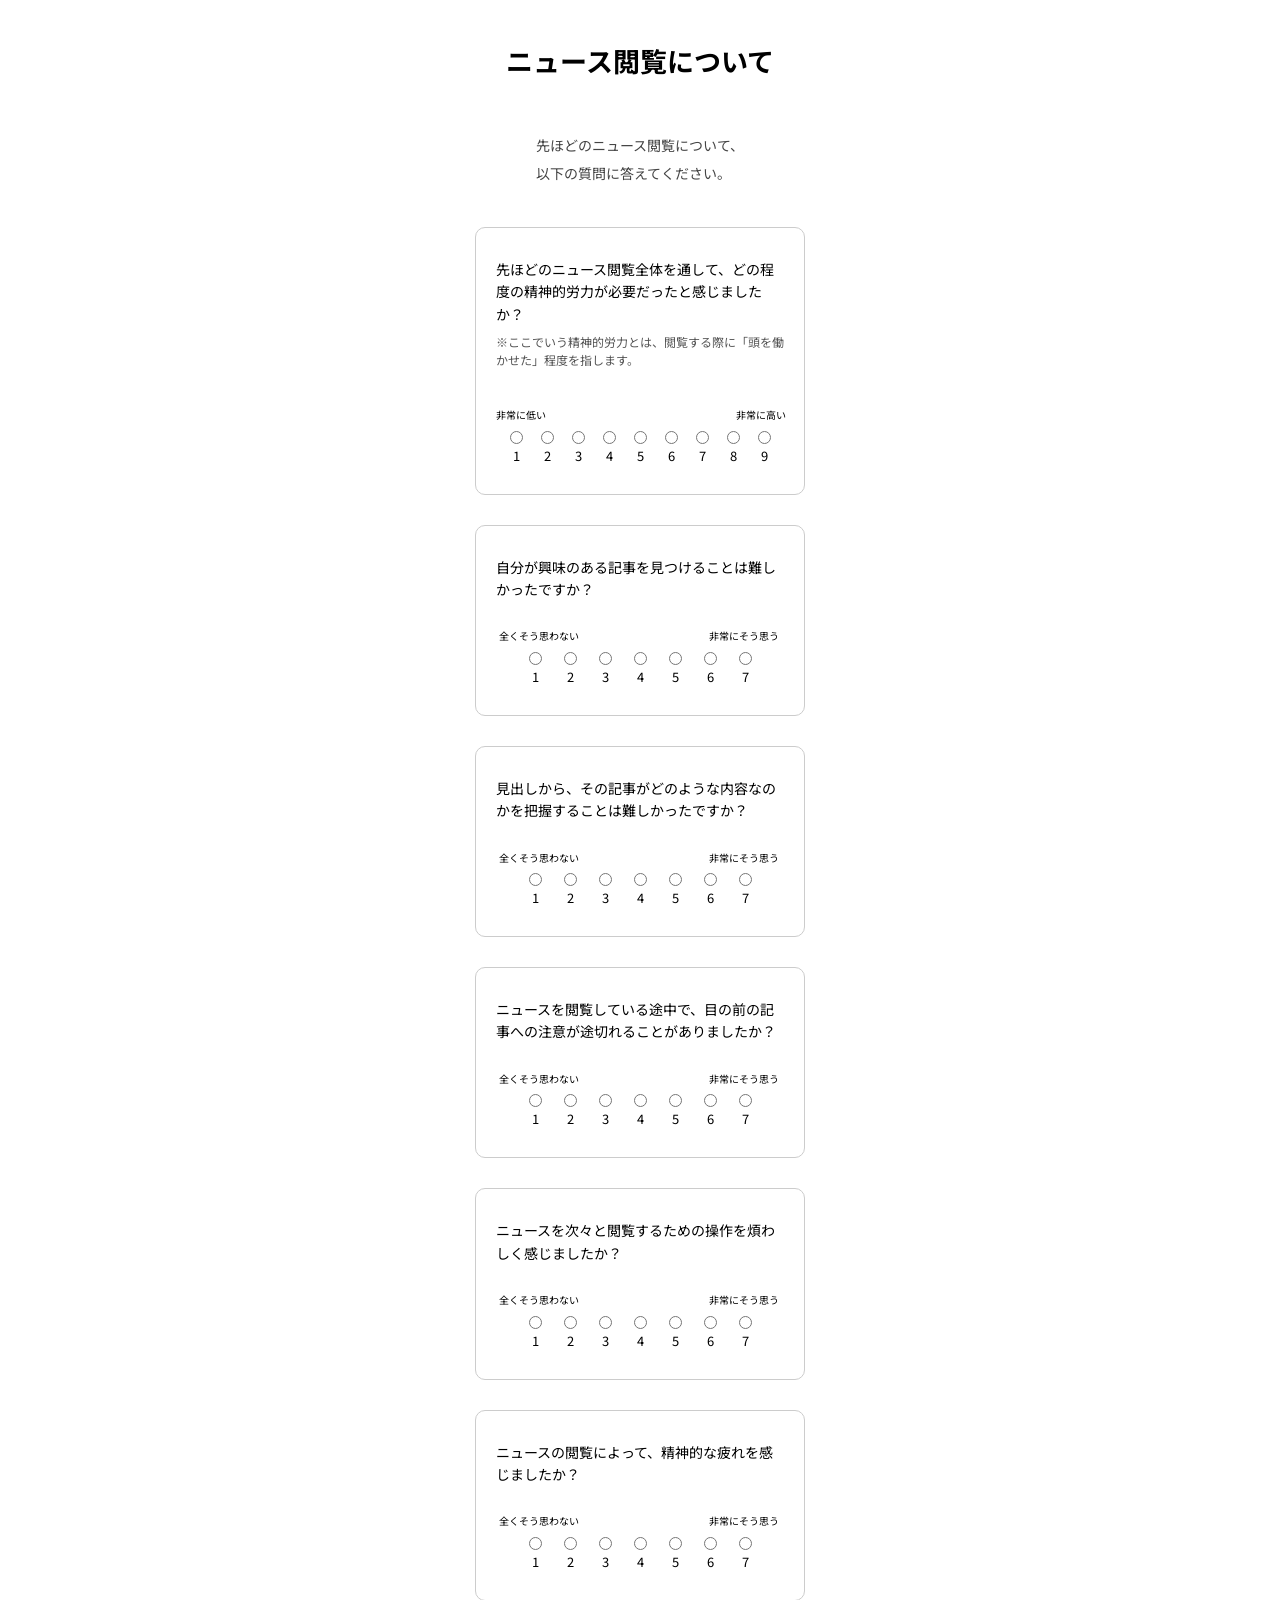
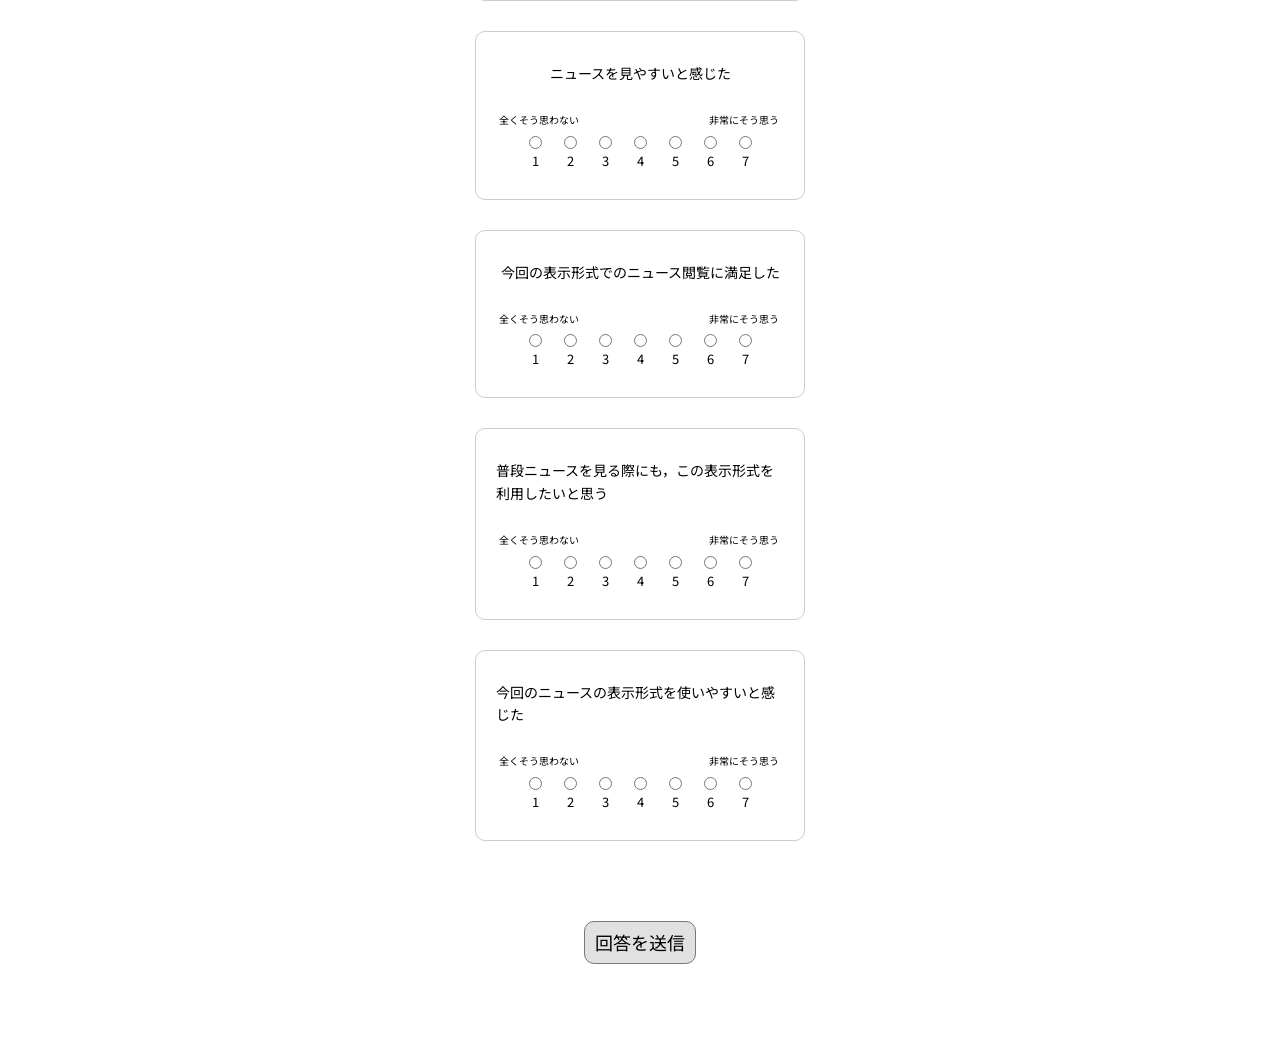
==== cognition.html @ a4089c15 "Add files via upload" ====
<!DOCTYPE html>
<html lang="en">
<head>
    <meta charset="UTF-8">
    <meta name="viewport" content="width=device-width, initial-scale=1.0">
    <link rel="preconnect" href="https://fonts.googleapis.com">
    <link rel="preconnect" href="https://fonts.gstatic.com" crossorigin>
    <link rel="stylesheet" href="css/reset.css">
    <link href="https://fonts.googleapis.com/css2?family=Noto+Sans+JP:wght@100..900&display=swap" rel="stylesheet">
    <link rel="stylesheet" href="css/cognition.css">
    <title>認知負荷アンケート</title>
</head>
<body>
    <header>
        <h1>ニュース閲覧について</h1>
        <p>
            先ほどのニュース閲覧について、<br>
            以下の質問に答えてください。
        </p>
    </header>
    <div class="question_container">
            <p class="question">
        先ほどのニュース閲覧全体を通して、どの程度の精神的労力が必要だったと感じましたか？ 
        </p>
        <p class="supplement">
            ※ここでいう精神的労力とは、閲覧する際に「頭を働かせた」程度を指します。
        </p>
        <div class="scale_label">
                <span>非常に低い</span>
                <span>非常に高い</span>
        </div>
        <main class="paas_option">
            <span class="number_option">
                <input type="radio" name="paas" value="1">
                1
            </span>
            <span class="number_option">
                <input type="radio" name="paas" value="2">
                2
            </span>
            <span class="number_option">
                <input type="radio" name="paas" value="3">
                3
            </span>
            <span class="number_option">
                <input type="radio" name="paas" value="4">
                4
            </span>
            <span class="number_option">
                <input type="radio" name="paas" value="5">
                5
            </span>
            <span class="number_option">
                <input type="radio" name="paas" value="6">
                6
            </span>
            <span class="number_option">
                <input type="radio" name="paas" value="7">
                7
            </span>
            <span class="number_option">
                <input type="radio" name="paas" value="8">
                8
            </span>
            <span class="number_option">
                <input type="radio" name="paas" value="9">
                9
            </span>
        </main>
    </div>

    <div class="question_container">
        <p class="original_question">
            自分が興味のある記事を見つけることは難しかったですか？
        </p>
        <div class="scale_label_original">
                <span>全くそう思わない</span>
                <span>非常にそう思う</span>
        </div>
        <main class="original_option">
            <span class="number_option">
                <input type="radio" name="article_search" value="1">
                1
            </span>
            <span class="number_option">
                <input type="radio" name="article_search" value="2">
                2
            </span>
            <span class="number_option">
                <input type="radio" name="article_search" value="3">
                3
            </span>
            <span class="number_option">
                <input type="radio" name="article_search" value="4">
                4
            </span>
            <span class="number_option">
                <input type="radio" name="article_search" value="5">
                5
            </span>
            <span class="number_option">
                <input type="radio" name="article_search" value="6">
                6
            </span>
            <span class="number_option">
                <input type="radio" name="article_search" value="7">
                7
            </span>
        </main>
    </div>

    <div class="question_container">
        <p class="original_question">
            見出しから、その記事がどのような内容なのかを把握することは難しかったですか？
        </p>
        <div class="scale_label_original">
                <span>全くそう思わない</span>
                <span>非常にそう思う</span>
        </div>
        <main class="original_option">
            <span class="number_option">
                <input type="radio" name="headline_grasp" value="1">
                1
            </span>
            <span class="number_option">
                <input type="radio" name="headline_grasp" value="2">
                2
            </span>
            <span class="number_option">
                <input type="radio" name="headline_grasp" value="3">
                3
            </span>
            <span class="number_option">
                <input type="radio" name="headline_grasp" value="4">
                4
            </span>
            <span class="number_option">
                <input type="radio" name="headline_grasp" value="5">
                5
            </span>
            <span class="number_option">
                <input type="radio" name="headline_grasp" value="6">
                6
            </span>
            <span class="number_option">
                <input type="radio" name="headline_grasp" value="7">
                7
            </span>
        </main>
    </div>

    <div class="question_container">
        <p class="original_question">
            ニュースを閲覧している途中で、目の前の記事への注意が途切れることがありましたか？
        </p>
        <div class="scale_label_original">
                <span>全くそう思わない</span>
                <span>非常にそう思う</span>
        </div>
        <main class="original_option">
            <span class="number_option">
                <input type="radio" name="attention_lapse" value="1">
                1
            </span>
            <span class="number_option">
                <input type="radio" name="attention_lapse" value="2">
                2
            </span>
            <span class="number_option">
                <input type="radio" name="attention_lapse" value="3">
                3
            </span>
            <span class="number_option">
                <input type="radio" name="attention_lapse" value="4">
                4
            </span>
            <span class="number_option">
                <input type="radio" name="attention_lapse" value="5">
                5
            </span>
            <span class="number_option">
                <input type="radio" name="attention_lapse" value="6">
                6
            </span>
            <span class="number_option">
                <input type="radio" name="attention_lapse" value="7">
                7
            </span>
        </main>
    </div>
    
    <div class="question_container">
        <p class="original_question">
            ニュースを次々と閲覧するための操作を煩わしく感じましたか？
        </p>
        <div class="scale_label_original">
                <span>全くそう思わない</span>
                <span>非常にそう思う</span>
        </div>
        <main class="original_option">
            <span class="number_option">
                <input type="radio" name="operation_burden" value="1">
                1
            </span>
            <span class="number_option">
                <input type="radio" name="operation_burden" value="2">
                2
            </span>
            <span class="number_option">
                <input type="radio" name="operation_burden" value="3">
                3
            </span>
            <span class="number_option">
                <input type="radio" name="operation_burden" value="4">
                4
            </span>
            <span class="number_option">
                <input type="radio" name="operation_burden" value="5">
                5
            </span>
            <span class="number_option">
                <input type="radio" name="operation_burden" value="6">
                6
            </span>
            <span class="number_option">
                <input type="radio" name="operation_burden" value="7">
                7
            </span>
        </main>
    </div>

    <div class="question_container">
        <p class="original_question">
            ニュースの閲覧によって、精神的な疲れを感じましたか？
        </p>
        <div class="scale_label_original">
                <span>全くそう思わない</span>
                <span>非常にそう思う</span>
        </div>
        <main class="original_option">
            <span class="number_option">
                <input type="radio" name="mental_fatigue" value="1">
                1
            </span>
            <span class="number_option">
                <input type="radio" name="mental_fatigue" value="2">
                2
            </span>
            <span class="number_option">
                <input type="radio" name="mental_fatigue" value="3">
                3
            </span>
            <span class="number_option">
                <input type="radio" name="mental_fatigue" value="4">
                4
            </span>
            <span class="number_option">
                <input type="radio" name="mental_fatigue" value="5">
                5
            </span>
            <span class="number_option">
                <input type="radio" name="mental_fatigue" value="6">
                6
            </span>
            <span class="number_option">
                <input type="radio" name="mental_fatigue" value="7">
                7
            </span>
        </main>
    </div>

    <div class="question_container">
        <p class="original_question">
            ニュースを見やすいと感じた
        </p>
        <div class="scale_label_original">
                <span>全くそう思わない</span>
                <span>非常にそう思う</span>
        </div>
        <main class="original_option">
            <span class="number_option">
                <input type="radio" name="visibility" value="1">
                1
            </span>
            <span class="number_option">
                <input type="radio" name="visibility" value="2">
                2
            </span>
            <span class="number_option">
                <input type="radio" name="visibility" value="3">
                3
            </span>
            <span class="number_option">
                <input type="radio" name="visibility" value="4">
                4
            </span>
            <span class="number_option">
                <input type="radio" name="visibility" value="5">
                5
            </span>
            <span class="number_option">
                <input type="radio" name="visibility" value="6">
                6
            </span>
            <span class="number_option">
                <input type="radio" name="visibility" value="7">
                7
            </span>
        </main>
    </div>

    <div class="question_container">
        <p class="original_question">
            今回の表示形式でのニュース閲覧に満足した
        </p>
        <div class="scale_label_original">
                <span>全くそう思わない</span>
                <span>非常にそう思う</span>
        </div>
        <main class="original_option">
            <span class="number_option">
                <input type="radio" name="satisfaction" value="1">
                1
            </span>
            <span class="number_option">
                <input type="radio" name="satisfaction" value="2">
                2
            </span>
            <span class="number_option">
                <input type="radio" name="satisfaction" value="3">
                3
            </span>
            <span class="number_option">
                <input type="radio" name="satisfaction" value="4">
                4
            </span>
            <span class="number_option">
                <input type="radio" name="satisfaction" value="5">
                5
            </span>
            <span class="number_option">
                <input type="radio" name="satisfaction" value="6">
                6
            </span>
            <span class="number_option">
                <input type="radio" name="satisfaction" value="7">
                7
            </span>
        </main>
    </div>

    <div class="question_container">
        <p class="original_question">
            普段ニュースを見る際にも，この表示形式を利用したいと思う
        </p>
        <div class="scale_label_original">
                <span>全くそう思わない</span>
                <span>非常にそう思う</span>
        </div>
        <main class="original_option">
            <span class="number_option">
                <input type="radio" name="continued_use" value="1">
                1
            </span>
            <span class="number_option">
                <input type="radio" name="continued_use" value="2">
                2
            </span>
            <span class="number_option">
                <input type="radio" name="continued_use" value="3">
                3
            </span>
            <span class="number_option">
                <input type="radio" name="continued_use" value="4">
                4
            </span>
            <span class="number_option">
                <input type="radio" name="continued_use" value="5">
                5
            </span>
            <span class="number_option">
                <input type="radio" name="continued_use" value="6">
                6
            </span>
            <span class="number_option">
                <input type="radio" name="continued_use" value="7">
                7
            </span>
        </main>
    </div>

    <div class="question_container">
        <p class="original_question">
            今回のニュースの表示形式を使いやすいと感じた
        </p>
        <div class="scale_label_original">
                <span>全くそう思わない</span>
                <span>非常にそう思う</span>
        </div>
        <main class="original_option">
            <span class="number_option">
                <input type="radio" name="usability" value="1">
                1
            </span>
            <span class="number_option">
                <input type="radio" name="usability" value="2">
                2
            </span>
            <span class="number_option">
                <input type="radio" name="usability" value="3">
                3
            </span>
            <span class="number_option">
                <input type="radio" name="usability" value="4">
                4
            </span>
            <span class="number_option">
                <input type="radio" name="usability" value="5">
                5
            </span>
            <span class="number_option">
                <input type="radio" name="usability" value="6">
                6
            </span>
            <span class="number_option">
                <input type="radio" name="usability" value="7">
                7
            </span>
        </main>
    </div>

    <button id="answer_button">
        回答を送信
    </button>
    
    <script src="js/news-data.js"></script>
    <script src="js/log.js"></script>
    <script src="js/cognition.js"></script>
</body>
</html>
---- css/cognition.css ----
body {
    width: 100%;
    max-width: 330px;
    margin: 0 auto;
    font-family: "Noto Sans JP", sans-serif;
}

header h1{
    text-align: center;
    font-weight: bold;
    font-size: 27px;
    margin: 40px 20px;
    padding: 5px 5px;
}

header p {
    font-size: 14px;
    width: fit-content;
    line-height: 2;
    margin: 0 auto 30px;
    padding: 10px 10px;
    color: #444444;
}

.question_container {
    border: 1px solid #ccc;
    border-radius: 10px;
    padding: 30px 20px;
    margin-bottom: 30px;
}

.question {
    font-size: 14px;
    width: fit-content;
    line-height: 1.6;
    margin: 0 auto 8px;
}

.supplement {
    font-size: 12px;
    line-height: 1.5;
    margin-bottom: 40px;
    color: #555555;
}

.scale_label {
    font-size: 10px;
    display: flex;
    justify-content: space-between;
    width: 290px;
    margin-bottom: 10px;
    /* transform: translateX(-3px); */
}

.paas_option {
    display: flex;
    gap: 18px;
    font-size: 13px;
    justify-content: center;
}

.number_option {
    display: flex;
    flex-direction: column;
    align-items: center;
    gap: 5px;
}

.original_question {
    font-size: 14px;
    width: fit-content;
    line-height: 1.6;
    margin: 0 auto 30px;
}

.original_option {
    display: flex;
    gap: 22px;
    font-size: 13px;
    justify-content: center;
}

.scale_label_original {
    font-size: 10px;
    display: flex;
    justify-content: space-between;
    width: 280px;
    margin-bottom: 10px;
    transform: translateX(3px);  
}

#answer_button {
    display: block;
    text-align: center;
    font-size: 18px;
    margin: 80px auto 80px;
    border: 1px solid #787878;
    border-radius: 10px;
    padding: 10px;
    background-color: #e1e1e1;
}
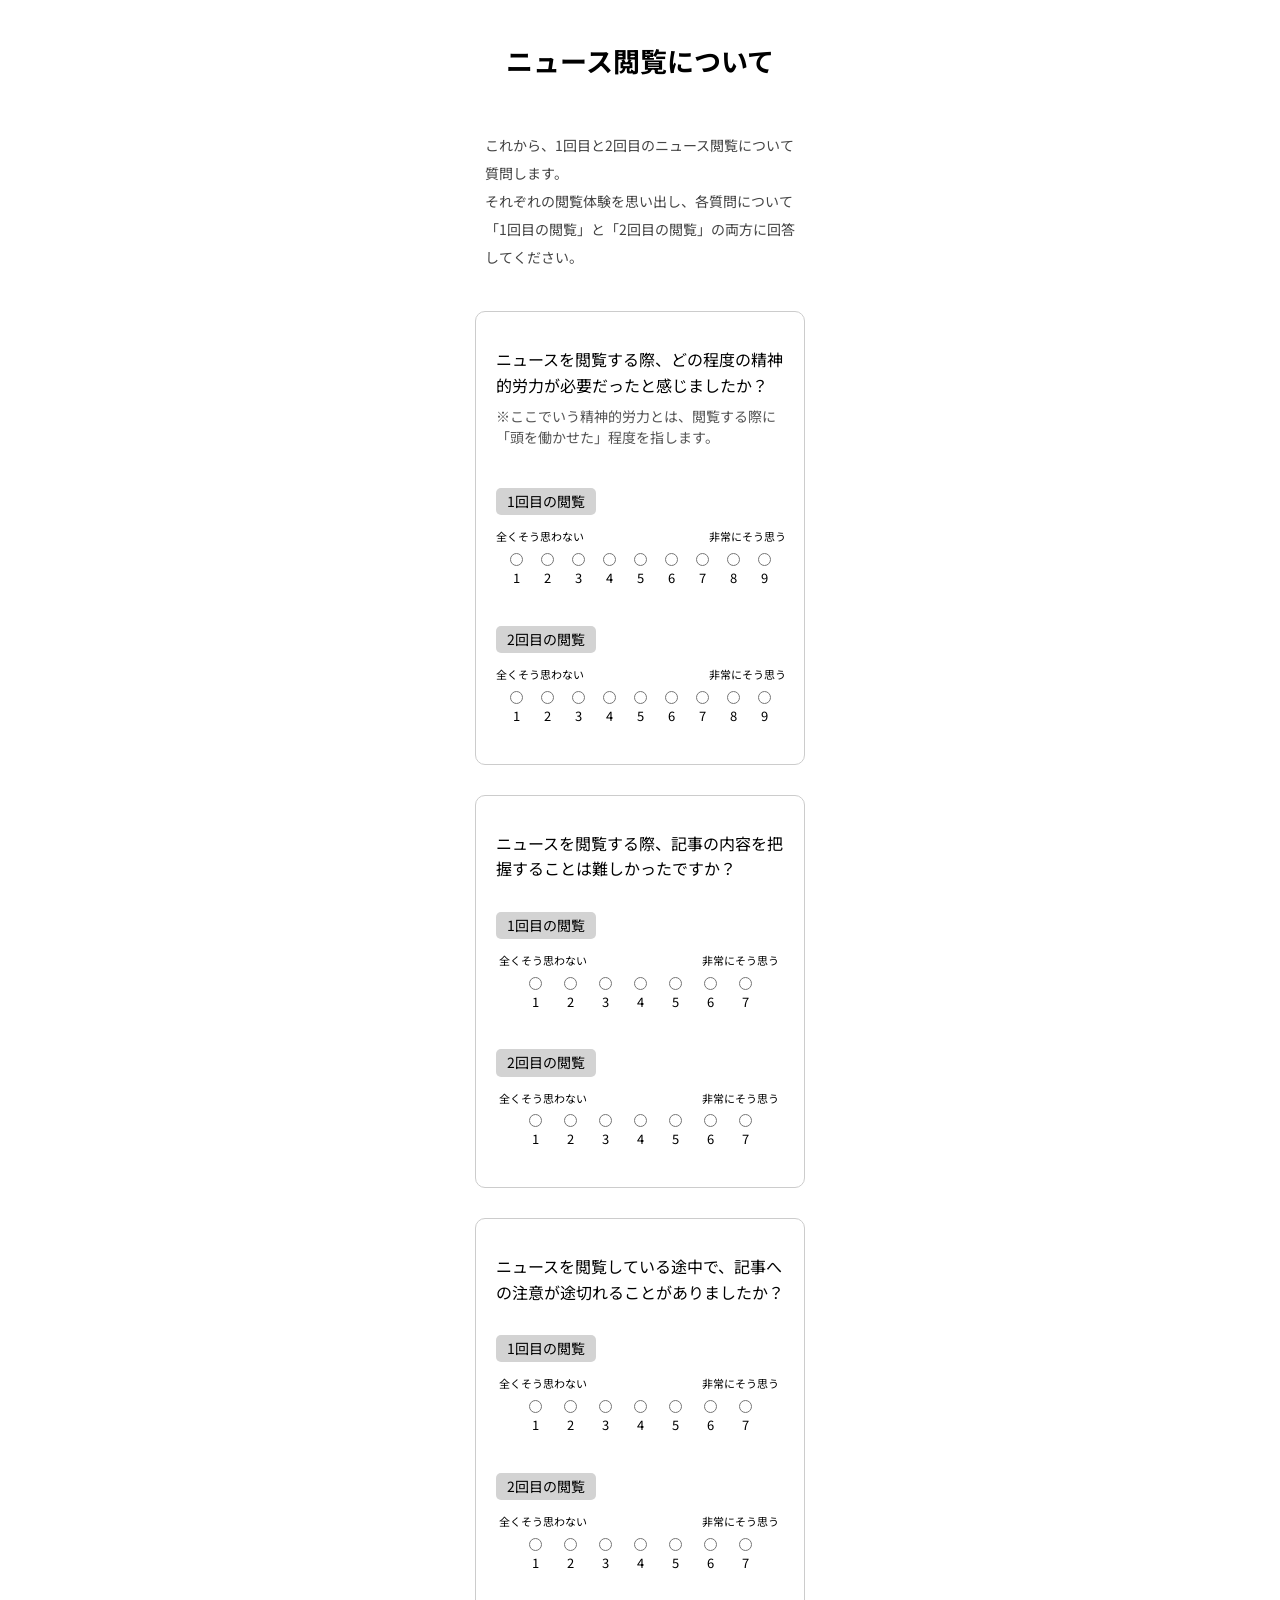
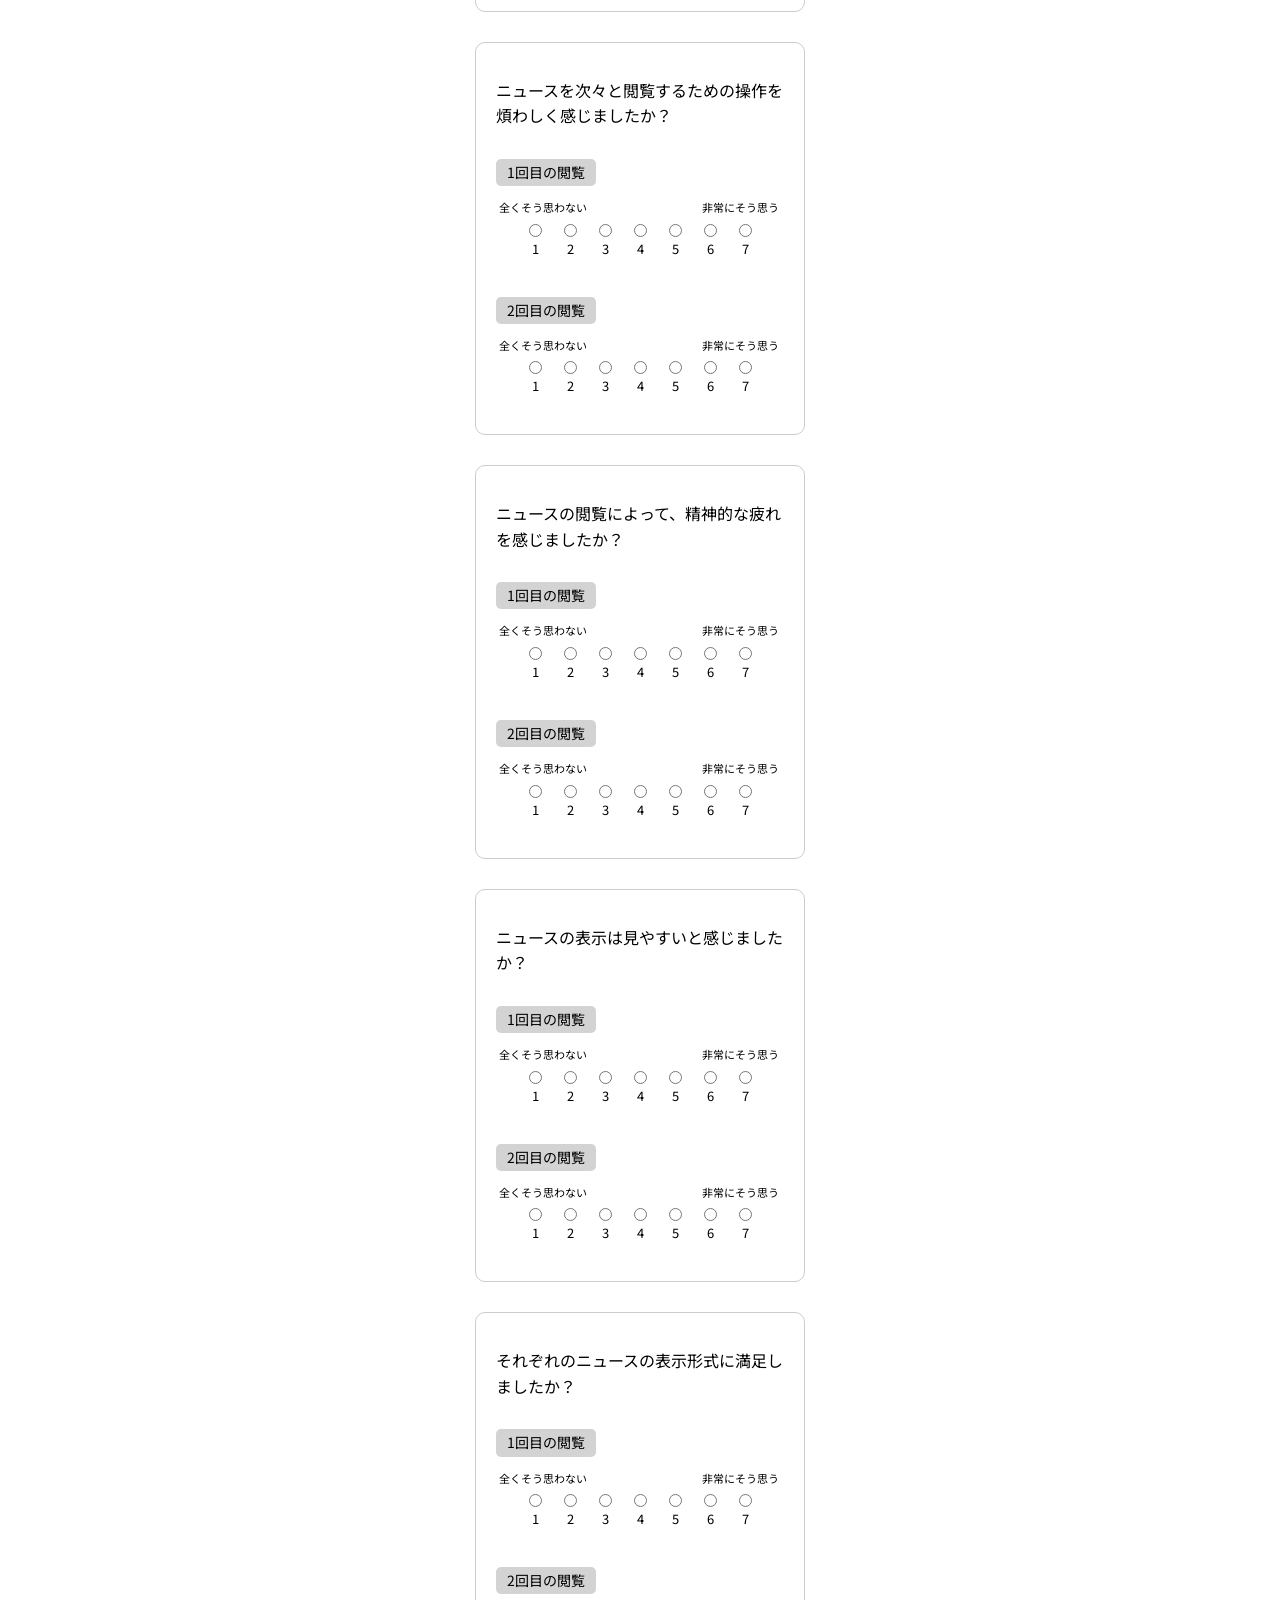
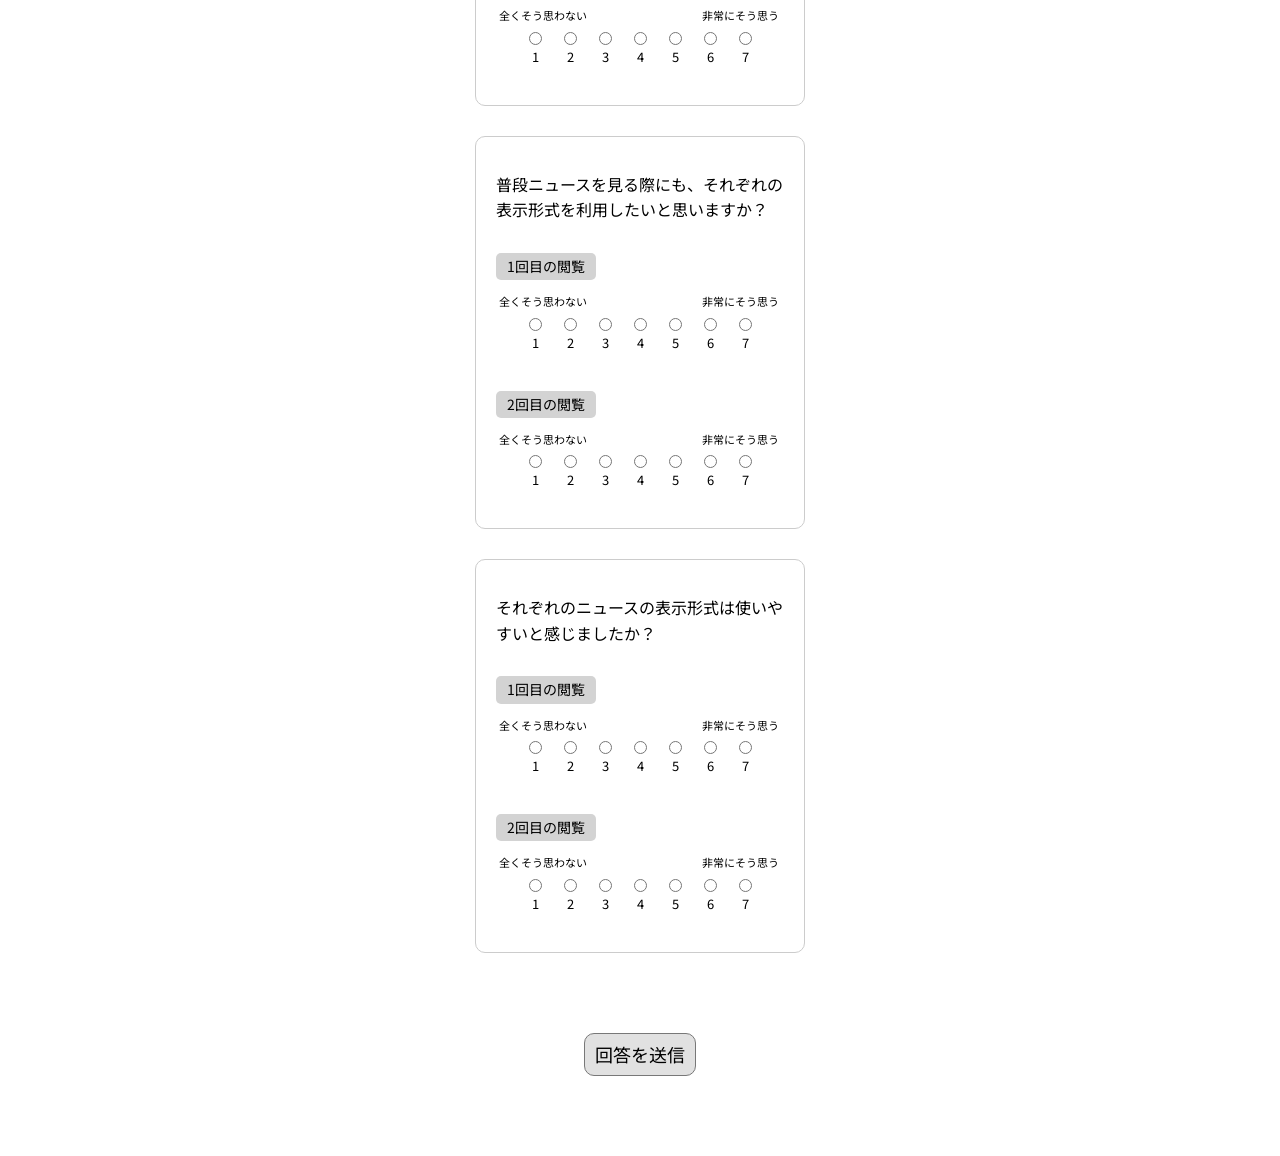
==== commit 6b573084: "完成版の修正" ====
--- a/cognition.html
+++ b/cognition.html
@@ -14,418 +14,844 @@
     <header>
         <h1>ニュース閲覧について</h1>
         <p>
-            先ほどのニュース閲覧について、<br>
-            以下の質問に答えてください。
+            これから、1回目と2回目のニュース閲覧について質問します。<br>
+            それぞれの閲覧体験を思い出し、各質問について「1回目の閲覧」と「2回目の閲覧」の両方に回答してください。
         </p>
     </header>
+
+
+
     <div class="question_container">
             <p class="question">
-        先ほどのニュース閲覧全体を通して、どの程度の精神的労力が必要だったと感じましたか？ 
+        ニュースを閲覧する際、どの程度の精神的労力が必要だったと感じましたか？
         </p>
         <p class="supplement">
             ※ここでいう精神的労力とは、閲覧する際に「頭を働かせた」程度を指します。
         </p>
+
+        <p class="phase">
+            1回目の閲覧
+        </p>
         <div class="scale_label">
-                <span>非常に低い</span>
-                <span>非常に高い</span>
+                <span>全くそう思わない</span>
+                <span>非常にそう思う</span>
         </div>
         <main class="paas_option">
-            <span class="number_option">
-                <input type="radio" name="paas" value="1">
-                1
-            </span>
-            <span class="number_option">
-                <input type="radio" name="paas" value="2">
-                2
-            </span>
-            <span class="number_option">
-                <input type="radio" name="paas" value="3">
-                3
-            </span>
-            <span class="number_option">
-                <input type="radio" name="paas" value="4">
-                4
-            </span>
-            <span class="number_option">
-                <input type="radio" name="paas" value="5">
-                5
-            </span>
-            <span class="number_option">
-                <input type="radio" name="paas" value="6">
-                6
-            </span>
-            <span class="number_option">
-                <input type="radio" name="paas" value="7">
-                7
-            </span>
-            <span class="number_option">
-                <input type="radio" name="paas" value="8">
+            <label class="number_option">
+                <input type="radio" name="paas_phase1" value="1">
+                1
+            </label>
+            <label class="number_option">
+                <input type="radio" name="paas_phase1" value="2">
+                2
+            </label>
+            <label class="number_option">
+                <input type="radio" name="paas_phase1" value="3">
+                3
+            </label>
+            <label class="number_option">
+                <input type="radio" name="paas_phase1" value="4">
+                4
+            </label>
+            <label class="number_option">
+                <input type="radio" name="paas_phase1" value="5">
+                5
+            </label>
+            <label class="number_option">
+                <input type="radio" name="paas_phase1" value="6">
+                6
+            </label>
+            <label class="number_option">
+                <input type="radio" name="paas_phase1" value="7">
+                7
+            </label>
+            <label class="number_option">
+                <input type="radio" name="paas_phase1" value="8">
                 8
-            </span>
-            <span class="number_option">
-                <input type="radio" name="paas" value="9">
+            </label>
+            <label class="number_option">
+                <input type="radio" name="paas_phase1" value="9">
                 9
-            </span>
+            </label>
+        </main>
+        <p class="phase">
+            2回目の閲覧
+        </p>
+        <div class="scale_label">
+                <span>全くそう思わない</span>
+                <span>非常にそう思う</span>
+        </div>
+        <main class="paas_option">
+            <label class="number_option">
+                <input type="radio" name="paas_phase2" value="1">
+                1
+            </label>
+            <label class="number_option">
+                <input type="radio" name="paas_phase2" value="2">
+                2
+            </label>
+            <label class="number_option">
+                <input type="radio" name="paas_phase2" value="3">
+                3
+            </label>
+            <label class="number_option">
+                <input type="radio" name="paas_phase2" value="4">
+                4
+            </label>
+            <label class="number_option">
+                <input type="radio" name="paas_phase2" value="5">
+                5
+            </label>
+            <label class="number_option">
+                <input type="radio" name="paas_phase2" value="6">
+                6
+            </label>
+            <label class="number_option">
+                <input type="radio" name="paas_phase2" value="7">
+                7
+            </label>
+            <label class="number_option">
+                <input type="radio" name="paas_phase2" value="8">
+                8
+            </label>
+            <label class="number_option">
+                <input type="radio" name="paas_phase2" value="9">
+                9
+            </label>
         </main>
     </div>
+
+
+
+    <!-- <div class="question_container">
+        <p class="original_question">
+            自分が興味のある記事を見つけることは難しかったですか？
+        </p>
+        <p class="phase">
+            1回目の閲覧
+        </p>
+        <div class="scale_label_original">
+                <span>全くそう思わない</span>
+                <span>非常にそう思う</span>
+        </div>
+        <main class="original_option">
+            <label class="number_option">
+                <input type="radio" name="article_search_phase1" value="1">
+                1
+            </label>
+            <label class="number_option">
+                <input type="radio" name="article_search_phase1" value="2">
+                2
+            </label>
+            <label class="number_option">
+                <input type="radio" name="article_search_phase1" value="3">
+                3
+            </label>
+            <label class="number_option">
+                <input type="radio" name="article_search_phase1" value="4">
+                4
+            </label>
+            <label class="number_option">
+                <input type="radio" name="article_search_phase1" value="5">
+                5
+            </label>
+            <label class="number_option">
+                <input type="radio" name="article_search_phase1" value="6">
+                6
+            </label>
+            <label class="number_option">
+                <input type="radio" name="article_search_phase1" value="7">
+                7
+            </label>
+        </main>
+        <p class="phase">
+            2回目の閲覧
+        </p>
+        <div class="scale_label_original">
+                <span>全くそう思わない</span>
+                <span>非常にそう思う</span>
+        </div>
+        <main class="original_option">
+            <label class="number_option">
+                <input type="radio" name="article_search_phase2" value="1">
+                1
+            </label>
+            <label class="number_option">
+                <input type="radio" name="article_search_phase2" value="2">
+                2
+            </label>
+            <label class="number_option">
+                <input type="radio" name="article_search_phase2" value="3">
+                3
+            </label>
+            <label class="number_option">
+                <input type="radio" name="article_search_phase2" value="4">
+                4
+            </label>
+            <label class="number_option">
+                <input type="radio" name="article_search_phase2" value="5">
+                5
+            </label>
+            <label class="number_option">
+                <input type="radio" name="article_search_phase2" value="6">
+                6
+            </label>
+            <label class="number_option">
+                <input type="radio" name="article_search_phase2" value="7">
+                7
+            </label>
+        </main>
+    </div> -->
+
+
 
     <div class="question_container">
         <p class="original_question">
-            自分が興味のある記事を見つけることは難しかったですか？
-        </p>
-        <div class="scale_label_original">
-                <span>全くそう思わない</span>
-                <span>非常にそう思う</span>
-        </div>
-        <main class="original_option">
-            <span class="number_option">
-                <input type="radio" name="article_search" value="1">
-                1
-            </span>
-            <span class="number_option">
-                <input type="radio" name="article_search" value="2">
-                2
-            </span>
-            <span class="number_option">
-                <input type="radio" name="article_search" value="3">
-                3
-            </span>
-            <span class="number_option">
-                <input type="radio" name="article_search" value="4">
-                4
-            </span>
-            <span class="number_option">
-                <input type="radio" name="article_search" value="5">
-                5
-            </span>
-            <span class="number_option">
-                <input type="radio" name="article_search" value="6">
-                6
-            </span>
-            <span class="number_option">
-                <input type="radio" name="article_search" value="7">
-                7
-            </span>
+            ニュースを閲覧する際、記事の内容を把握することは難しかったですか？
+        </p>
+        <p class="phase">
+            1回目の閲覧
+        </p>
+        <div class="scale_label_original">
+                <span>全くそう思わない</span>
+                <span>非常にそう思う</span>
+        </div>
+        <main class="original_option">
+            <label class="number_option">
+                <input type="radio" name="headline_grasp_phase1" value="1">
+                1
+            </label>
+            <label class="number_option">
+                <input type="radio" name="headline_grasp_phase1" value="2">
+                2
+            </label>
+            <label class="number_option">
+                <input type="radio" name="headline_grasp_phase1" value="3">
+                3
+            </label>
+            <label class="number_option">
+                <input type="radio" name="headline_grasp_phase1" value="4">
+                4
+            </label>
+            <label class="number_option">
+                <input type="radio" name="headline_grasp_phase1" value="5">
+                5
+            </label>
+            <label class="number_option">
+                <input type="radio" name="headline_grasp_phase1" value="6">
+                6
+            </label>
+            <label class="number_option">
+                <input type="radio" name="headline_grasp_phase1" value="7">
+                7
+            </label>
+        </main>
+        <p class="phase">
+            2回目の閲覧
+        </p>
+        <div class="scale_label_original">
+                <span>全くそう思わない</span>
+                <span>非常にそう思う</span>
+        </div>
+        <main class="original_option">
+            <label class="number_option">
+                <input type="radio" name="headline_grasp_phase2" value="1">
+                1
+            </label>
+            <label class="number_option">
+                <input type="radio" name="headline_grasp_phase2" value="2">
+                2
+            </label>
+            <label class="number_option">
+                <input type="radio" name="headline_grasp_phase2" value="3">
+                3
+            </label>
+            <label class="number_option">
+                <input type="radio" name="headline_grasp_phase2" value="4">
+                4
+            </label>
+            <label class="number_option">
+                <input type="radio" name="headline_grasp_phase2" value="5">
+                5
+            </label>
+            <label class="number_option">
+                <input type="radio" name="headline_grasp_phase2" value="6">
+                6
+            </label>
+            <label class="number_option">
+                <input type="radio" name="headline_grasp_phase2" value="7">
+                7
+            </label>
         </main>
     </div>
+
+    
 
     <div class="question_container">
         <p class="original_question">
-            見出しから、その記事がどのような内容なのかを把握することは難しかったですか？
-        </p>
-        <div class="scale_label_original">
-                <span>全くそう思わない</span>
-                <span>非常にそう思う</span>
-        </div>
-        <main class="original_option">
-            <span class="number_option">
-                <input type="radio" name="headline_grasp" value="1">
-                1
-            </span>
-            <span class="number_option">
-                <input type="radio" name="headline_grasp" value="2">
-                2
-            </span>
-            <span class="number_option">
-                <input type="radio" name="headline_grasp" value="3">
-                3
-            </span>
-            <span class="number_option">
-                <input type="radio" name="headline_grasp" value="4">
-                4
-            </span>
-            <span class="number_option">
-                <input type="radio" name="headline_grasp" value="5">
-                5
-            </span>
-            <span class="number_option">
-                <input type="radio" name="headline_grasp" value="6">
-                6
-            </span>
-            <span class="number_option">
-                <input type="radio" name="headline_grasp" value="7">
-                7
-            </span>
+            ニュースを閲覧している途中で、記事への注意が途切れることがありましたか？
+        </p>
+        <p class="phase">
+            1回目の閲覧
+        </p>
+        <div class="scale_label_original">
+                <span>全くそう思わない</span>
+                <span>非常にそう思う</span>
+        </div>
+        <main class="original_option">
+            <label class="number_option">
+                <input type="radio" name="attention_lapse_phase1" value="1">
+                1
+            </label>
+            <label class="number_option">
+                <input type="radio" name="attention_lapse_phase1" value="2">
+                2
+            </label>
+            <label class="number_option">
+                <input type="radio" name="attention_lapse_phase1" value="3">
+                3
+            </label>
+            <label class="number_option">
+                <input type="radio" name="attention_lapse_phase1" value="4">
+                4
+            </label>
+            <label class="number_option">
+                <input type="radio" name="attention_lapse_phase1" value="5">
+                5
+            </label>
+            <label class="number_option">
+                <input type="radio" name="attention_lapse_phase1" value="6">
+                6
+            </label>
+            <label class="number_option">
+                <input type="radio" name="attention_lapse_phase1" value="7">
+                7
+            </label>
+        </main>
+        <p class="phase">
+            2回目の閲覧
+        </p>
+        <div class="scale_label_original">
+                <span>全くそう思わない</span>
+                <span>非常にそう思う</span>
+        </div>
+        <main class="original_option">
+            <label class="number_option">
+                <input type="radio" name="attention_lapse_phase2" value="1">
+                1
+            </label>
+            <label class="number_option">
+                <input type="radio" name="attention_lapse_phase2" value="2">
+                2
+            </label>
+            <label class="number_option">
+                <input type="radio" name="attention_lapse_phase2" value="3">
+                3
+            </label>
+            <label class="number_option">
+                <input type="radio" name="attention_lapse_phase2" value="4">
+                4
+            </label>
+            <label class="number_option">
+                <input type="radio" name="attention_lapse_phase2" value="5">
+                5
+            </label>
+            <label class="number_option">
+                <input type="radio" name="attention_lapse_phase2" value="6">
+                6
+            </label>
+            <label class="number_option">
+                <input type="radio" name="attention_lapse_phase2" value="7">
+                7
+            </label>
         </main>
     </div>
 
-    <div class="question_container">
-        <p class="original_question">
-            ニュースを閲覧している途中で、目の前の記事への注意が途切れることがありましたか？
-        </p>
-        <div class="scale_label_original">
-                <span>全くそう思わない</span>
-                <span>非常にそう思う</span>
-        </div>
-        <main class="original_option">
-            <span class="number_option">
-                <input type="radio" name="attention_lapse" value="1">
-                1
-            </span>
-            <span class="number_option">
-                <input type="radio" name="attention_lapse" value="2">
-                2
-            </span>
-            <span class="number_option">
-                <input type="radio" name="attention_lapse" value="3">
-                3
-            </span>
-            <span class="number_option">
-                <input type="radio" name="attention_lapse" value="4">
-                4
-            </span>
-            <span class="number_option">
-                <input type="radio" name="attention_lapse" value="5">
-                5
-            </span>
-            <span class="number_option">
-                <input type="radio" name="attention_lapse" value="6">
-                6
-            </span>
-            <span class="number_option">
-                <input type="radio" name="attention_lapse" value="7">
-                7
-            </span>
-        </main>
-    </div>
+
     
     <div class="question_container">
         <p class="original_question">
             ニュースを次々と閲覧するための操作を煩わしく感じましたか？
         </p>
-        <div class="scale_label_original">
-                <span>全くそう思わない</span>
-                <span>非常にそう思う</span>
-        </div>
-        <main class="original_option">
-            <span class="number_option">
-                <input type="radio" name="operation_burden" value="1">
-                1
-            </span>
-            <span class="number_option">
-                <input type="radio" name="operation_burden" value="2">
-                2
-            </span>
-            <span class="number_option">
-                <input type="radio" name="operation_burden" value="3">
-                3
-            </span>
-            <span class="number_option">
-                <input type="radio" name="operation_burden" value="4">
-                4
-            </span>
-            <span class="number_option">
-                <input type="radio" name="operation_burden" value="5">
-                5
-            </span>
-            <span class="number_option">
-                <input type="radio" name="operation_burden" value="6">
-                6
-            </span>
-            <span class="number_option">
-                <input type="radio" name="operation_burden" value="7">
-                7
-            </span>
+        <p class="phase">
+            1回目の閲覧
+        </p>
+        <div class="scale_label_original">
+                <span>全くそう思わない</span>
+                <span>非常にそう思う</span>
+        </div>
+        <main class="original_option">
+            <label class="number_option">
+                <input type="radio" name="operation_burden_phase1" value="1">
+                1
+            </label>
+            <label class="number_option">
+                <input type="radio" name="operation_burden_phase1" value="2">
+                2
+            </label>
+            <label class="number_option">
+                <input type="radio" name="operation_burden_phase1" value="3">
+                3
+            </label>
+            <label class="number_option">
+                <input type="radio" name="operation_burden_phase1" value="4">
+                4
+            </label>
+            <label class="number_option">
+                <input type="radio" name="operation_burden_phase1" value="5">
+                5
+            </label>
+            <label class="number_option">
+                <input type="radio" name="operation_burden_phase1" value="6">
+                6
+            </label>
+            <label class="number_option">
+                <input type="radio" name="operation_burden_phase1" value="7">
+                7
+            </label>
+        </main>
+        <p class="phase">
+            2回目の閲覧
+        </p>
+        <div class="scale_label_original">
+                <span>全くそう思わない</span>
+                <span>非常にそう思う</span>
+        </div>
+        <main class="original_option">
+            <label class="number_option">
+                <input type="radio" name="operation_burden_phase2" value="1">
+                1
+            </label>
+            <label class="number_option">
+                <input type="radio" name="operation_burden_phase2" value="2">
+                2
+            </label>
+            <label class="number_option">
+                <input type="radio" name="operation_burden_phase2" value="3">
+                3
+            </label>
+            <label class="number_option">
+                <input type="radio" name="operation_burden_phase2" value="4">
+                4
+            </label>
+            <label class="number_option">
+                <input type="radio" name="operation_burden_phase2" value="5">
+                5
+            </label>
+            <label class="number_option">
+                <input type="radio" name="operation_burden_phase2" value="6">
+                6
+            </label>
+            <label class="number_option">
+                <input type="radio" name="operation_burden_phase2" value="7">
+                7
+            </label>
         </main>
     </div>
+
+
 
     <div class="question_container">
         <p class="original_question">
             ニュースの閲覧によって、精神的な疲れを感じましたか？
         </p>
-        <div class="scale_label_original">
-                <span>全くそう思わない</span>
-                <span>非常にそう思う</span>
-        </div>
-        <main class="original_option">
-            <span class="number_option">
-                <input type="radio" name="mental_fatigue" value="1">
-                1
-            </span>
-            <span class="number_option">
-                <input type="radio" name="mental_fatigue" value="2">
-                2
-            </span>
-            <span class="number_option">
-                <input type="radio" name="mental_fatigue" value="3">
-                3
-            </span>
-            <span class="number_option">
-                <input type="radio" name="mental_fatigue" value="4">
-                4
-            </span>
-            <span class="number_option">
-                <input type="radio" name="mental_fatigue" value="5">
-                5
-            </span>
-            <span class="number_option">
-                <input type="radio" name="mental_fatigue" value="6">
-                6
-            </span>
-            <span class="number_option">
-                <input type="radio" name="mental_fatigue" value="7">
-                7
-            </span>
+        <p class="phase">
+            1回目の閲覧
+        </p>
+        <div class="scale_label_original">
+                <span>全くそう思わない</span>
+                <span>非常にそう思う</span>
+        </div>
+        <main class="original_option">
+            <label class="number_option">
+                <input type="radio" name="mental_fatigue_phase1" value="1">
+                1
+            </label>
+            <label class="number_option">
+                <input type="radio" name="mental_fatigue_phase1" value="2">
+                2
+            </label>
+            <label class="number_option">
+                <input type="radio" name="mental_fatigue_phase1" value="3">
+                3
+            </label>
+            <label class="number_option">
+                <input type="radio" name="mental_fatigue_phase1" value="4">
+                4
+            </label>
+            <label class="number_option">
+                <input type="radio" name="mental_fatigue_phase1" value="5">
+                5
+            </label>
+            <label class="number_option">
+                <input type="radio" name="mental_fatigue_phase1" value="6">
+                6
+            </label>
+            <label class="number_option">
+                <input type="radio" name="mental_fatigue_phase1" value="7">
+                7
+            </label>
+        </main>
+        <p class="phase">
+            2回目の閲覧
+        </p>
+        <div class="scale_label_original">
+                <span>全くそう思わない</span>
+                <span>非常にそう思う</span>
+        </div>
+        <main class="original_option">
+            <label class="number_option">
+                <input type="radio" name="mental_fatigue_phase2" value="1">
+                1
+            </label>
+            <label class="number_option">
+                <input type="radio" name="mental_fatigue_phase2" value="2">
+                2
+            </label>
+            <label class="number_option">
+                <input type="radio" name="mental_fatigue_phase2" value="3">
+                3
+            </label>
+            <label class="number_option">
+                <input type="radio" name="mental_fatigue_phase2" value="4">
+                4
+            </label>
+            <label class="number_option">
+                <input type="radio" name="mental_fatigue_phase2" value="5">
+                5
+            </label>
+            <label class="number_option">
+                <input type="radio" name="mental_fatigue_phase2" value="6">
+                6
+            </label>
+            <label class="number_option">
+                <input type="radio" name="mental_fatigue_phase2" value="7">
+                7
+            </label>
         </main>
     </div>
+
+
 
     <div class="question_container">
         <p class="original_question">
-            ニュースを見やすいと感じた
-        </p>
-        <div class="scale_label_original">
-                <span>全くそう思わない</span>
-                <span>非常にそう思う</span>
-        </div>
-        <main class="original_option">
-            <span class="number_option">
-                <input type="radio" name="visibility" value="1">
-                1
-            </span>
-            <span class="number_option">
-                <input type="radio" name="visibility" value="2">
-                2
-            </span>
-            <span class="number_option">
-                <input type="radio" name="visibility" value="3">
-                3
-            </span>
-            <span class="number_option">
-                <input type="radio" name="visibility" value="4">
-                4
-            </span>
-            <span class="number_option">
-                <input type="radio" name="visibility" value="5">
-                5
-            </span>
-            <span class="number_option">
-                <input type="radio" name="visibility" value="6">
-                6
-            </span>
-            <span class="number_option">
-                <input type="radio" name="visibility" value="7">
-                7
-            </span>
+            ニュースの表示は見やすいと感じましたか？
+        </p>
+        <p class="phase">
+            1回目の閲覧
+        </p>
+        <div class="scale_label_original">
+                <span>全くそう思わない</span>
+                <span>非常にそう思う</span>
+        </div>
+        <main class="original_option">
+            <label class="number_option">
+                <input type="radio" name="visibility_phase1" value="1">
+                1
+            </label>
+            <label class="number_option">
+                <input type="radio" name="visibility_phase1" value="2">
+                2
+            </label>
+            <label class="number_option">
+                <input type="radio" name="visibility_phase1" value="3">
+                3
+            </label>
+            <label class="number_option">
+                <input type="radio" name="visibility_phase1" value="4">
+                4
+            </label>
+            <label class="number_option">
+                <input type="radio" name="visibility_phase1" value="5">
+                5
+            </label>
+            <label class="number_option">
+                <input type="radio" name="visibility_phase1" value="6">
+                6
+            </label>
+            <label class="number_option">
+                <input type="radio" name="visibility_phase1" value="7">
+                7
+            </label>
+        </main>
+        <p class="phase">
+            2回目の閲覧
+        </p>
+        <div class="scale_label_original">
+                <span>全くそう思わない</span>
+                <span>非常にそう思う</span>
+        </div>
+        <main class="original_option">
+            <label class="number_option">
+                <input type="radio" name="visibility_phase2" value="1">
+                1
+            </label>
+            <label class="number_option">
+                <input type="radio" name="visibility_phase2" value="2">
+                2
+            </label>
+            <label class="number_option">
+                <input type="radio" name="visibility_phase2" value="3">
+                3
+            </label>
+            <label class="number_option">
+                <input type="radio" name="visibility_phase2" value="4">
+                4
+            </label>
+            <label class="number_option">
+                <input type="radio" name="visibility_phase2" value="5">
+                5
+            </label>
+            <label class="number_option">
+                <input type="radio" name="visibility_phase2" value="6">
+                6
+            </label>
+            <label class="number_option">
+                <input type="radio" name="visibility_phase2" value="7">
+                7
+            </label>
         </main>
     </div>
+
+
 
     <div class="question_container">
         <p class="original_question">
-            今回の表示形式でのニュース閲覧に満足した
-        </p>
-        <div class="scale_label_original">
-                <span>全くそう思わない</span>
-                <span>非常にそう思う</span>
-        </div>
-        <main class="original_option">
-            <span class="number_option">
-                <input type="radio" name="satisfaction" value="1">
-                1
-            </span>
-            <span class="number_option">
-                <input type="radio" name="satisfaction" value="2">
-                2
-            </span>
-            <span class="number_option">
-                <input type="radio" name="satisfaction" value="3">
-                3
-            </span>
-            <span class="number_option">
-                <input type="radio" name="satisfaction" value="4">
-                4
-            </span>
-            <span class="number_option">
-                <input type="radio" name="satisfaction" value="5">
-                5
-            </span>
-            <span class="number_option">
-                <input type="radio" name="satisfaction" value="6">
-                6
-            </span>
-            <span class="number_option">
-                <input type="radio" name="satisfaction" value="7">
-                7
-            </span>
+            それぞれのニュースの表示形式に満足しましたか？
+        </p>
+        <p class="phase">
+            1回目の閲覧
+        </p>
+        <div class="scale_label_original">
+                <span>全くそう思わない</span>
+                <span>非常にそう思う</span>
+        </div>
+        <main class="original_option">
+            <label class="number_option">
+                <input type="radio" name="satisfaction_phase1" value="1">
+                1
+            </label>
+            <label class="number_option">
+                <input type="radio" name="satisfaction_phase1" value="2">
+                2
+            </label>
+            <label class="number_option">
+                <input type="radio" name="satisfaction_phase1" value="3">
+                3
+            </label>
+            <label class="number_option">
+                <input type="radio" name="satisfaction_phase1" value="4">
+                4
+            </label>
+            <label class="number_option">
+                <input type="radio" name="satisfaction_phase1" value="5">
+                5
+            </label>
+            <label class="number_option">
+                <input type="radio" name="satisfaction_phase1" value="6">
+                6
+            </label>
+            <label class="number_option">
+                <input type="radio" name="satisfaction_phase1" value="7">
+                7
+            </label>
+        </main>
+        <p class="phase">
+            2回目の閲覧
+        </p>
+        <div class="scale_label_original">
+                <span>全くそう思わない</span>
+                <span>非常にそう思う</span>
+        </div>
+        <main class="original_option">
+            <label class="number_option">
+                <input type="radio" name="satisfaction_phase2" value="1">
+                1
+            </label>
+            <label class="number_option">
+                <input type="radio" name="satisfaction_phase2" value="2">
+                2
+            </label>
+            <label class="number_option">
+                <input type="radio" name="satisfaction_phase2" value="3">
+                3
+            </label>
+            <label class="number_option">
+                <input type="radio" name="satisfaction_phase2" value="4">
+                4
+            </label>
+            <label class="number_option">
+                <input type="radio" name="satisfaction_phase2" value="5">
+                5
+            </label>
+            <label class="number_option">
+                <input type="radio" name="satisfaction_phase2" value="6">
+                6
+            </label>
+            <label class="number_option">
+                <input type="radio" name="satisfaction_phase2" value="7">
+                7
+            </label>
         </main>
     </div>
 
     <div class="question_container">
         <p class="original_question">
-            普段ニュースを見る際にも，この表示形式を利用したいと思う
-        </p>
-        <div class="scale_label_original">
-                <span>全くそう思わない</span>
-                <span>非常にそう思う</span>
-        </div>
-        <main class="original_option">
-            <span class="number_option">
-                <input type="radio" name="continued_use" value="1">
-                1
-            </span>
-            <span class="number_option">
-                <input type="radio" name="continued_use" value="2">
-                2
-            </span>
-            <span class="number_option">
-                <input type="radio" name="continued_use" value="3">
-                3
-            </span>
-            <span class="number_option">
-                <input type="radio" name="continued_use" value="4">
-                4
-            </span>
-            <span class="number_option">
-                <input type="radio" name="continued_use" value="5">
-                5
-            </span>
-            <span class="number_option">
-                <input type="radio" name="continued_use" value="6">
-                6
-            </span>
-            <span class="number_option">
-                <input type="radio" name="continued_use" value="7">
-                7
-            </span>
+            普段ニュースを見る際にも、それぞれの表示形式を利用したいと思いますか？
+        </p>
+        <p class="phase">
+            1回目の閲覧
+        </p>
+        <div class="scale_label_original">
+                <span>全くそう思わない</span>
+                <span>非常にそう思う</span>
+        </div>
+        <main class="original_option">
+            <label class="number_option">
+                <input type="radio" name="continued_use_phase1" value="1">
+                1
+            </label>
+            <label class="number_option">
+                <input type="radio" name="continued_use_phase1" value="2">
+                2
+            </label>
+            <label class="number_option">
+                <input type="radio" name="continued_use_phase1" value="3">
+                3
+            </label>
+            <label class="number_option">
+                <input type="radio" name="continued_use_phase1" value="4">
+                4
+            </label>
+            <label class="number_option">
+                <input type="radio" name="continued_use_phase1" value="5">
+                5
+            </label>
+            <label class="number_option">
+                <input type="radio" name="continued_use_phase1" value="6">
+                6
+            </label>
+            <label class="number_option">
+                <input type="radio" name="continued_use_phase1" value="7">
+                7
+            </label>
+        </main>
+        <p class="phase">
+            2回目の閲覧
+        </p>
+        <div class="scale_label_original">
+                <span>全くそう思わない</span>
+                <span>非常にそう思う</span>
+        </div>
+        <main class="original_option">
+            <label class="number_option">
+                <input type="radio" name="continued_use_phase2" value="1">
+                1
+            </label>
+            <label class="number_option">
+                <input type="radio" name="continued_use_phase2" value="2">
+                2
+            </label>
+            <label class="number_option">
+                <input type="radio" name="continued_use_phase2" value="3">
+                3
+            </label>
+            <label class="number_option">
+                <input type="radio" name="continued_use_phase2" value="4">
+                4
+            </label>
+            <label class="number_option">
+                <input type="radio" name="continued_use_phase2" value="5">
+                5
+            </label>
+            <label class="number_option">
+                <input type="radio" name="continued_use_phase2" value="6">
+                6
+            </label>
+            <label class="number_option">
+                <input type="radio" name="continued_use_phase2" value="7">
+                7
+            </label>
         </main>
     </div>
 
     <div class="question_container">
         <p class="original_question">
-            今回のニュースの表示形式を使いやすいと感じた
-        </p>
-        <div class="scale_label_original">
-                <span>全くそう思わない</span>
-                <span>非常にそう思う</span>
-        </div>
-        <main class="original_option">
-            <span class="number_option">
-                <input type="radio" name="usability" value="1">
-                1
-            </span>
-            <span class="number_option">
-                <input type="radio" name="usability" value="2">
-                2
-            </span>
-            <span class="number_option">
-                <input type="radio" name="usability" value="3">
-                3
-            </span>
-            <span class="number_option">
-                <input type="radio" name="usability" value="4">
-                4
-            </span>
-            <span class="number_option">
-                <input type="radio" name="usability" value="5">
-                5
-            </span>
-            <span class="number_option">
-                <input type="radio" name="usability" value="6">
-                6
-            </span>
-            <span class="number_option">
-                <input type="radio" name="usability" value="7">
-                7
-            </span>
+            それぞれのニュースの表示形式は使いやすいと感じましたか？
+        </p>
+        <p class="phase">
+            1回目の閲覧
+        </p>
+        <div class="scale_label_original">
+                <span>全くそう思わない</span>
+                <span>非常にそう思う</span>
+        </div>
+        <main class="original_option">
+            <label class="number_option">
+                <input type="radio" name="usability_phase1" value="1">
+                1
+            </label>
+            <label class="number_option">
+                <input type="radio" name="usability_phase1" value="2">
+                2
+            </label>
+            <label class="number_option">
+                <input type="radio" name="usability_phase1" value="3">
+                3
+            </label>
+            <label class="number_option">
+                <input type="radio" name="usability_phase1" value="4">
+                4
+            </label>
+            <label class="number_option">
+                <input type="radio" name="usability_phase1" value="5">
+                5
+            </label>
+            <label class="number_option">
+                <input type="radio" name="usability_phase1" value="6">
+                6
+            </label>
+            <label class="number_option">
+                <input type="radio" name="usability_phase1" value="7">
+                7
+            </label>
+        </main>
+        <p class="phase">
+            2回目の閲覧
+        </p>
+        <div class="scale_label_original">
+                <span>全くそう思わない</span>
+                <span>非常にそう思う</span>
+        </div>
+        <main class="original_option">
+            <label class="number_option">
+                <input type="radio" name="usability_phase2" value="1">
+                1
+            </label>
+            <label class="number_option">
+                <input type="radio" name="usability_phase2" value="2">
+                2
+            </label>
+            <label class="number_option">
+                <input type="radio" name="usability_phase2" value="3">
+                3
+            </label>
+            <label class="number_option">
+                <input type="radio" name="usability_phase2" value="4">
+                4
+            </label>
+            <label class="number_option">
+                <input type="radio" name="usability_phase2" value="5">
+                5
+            </label>
+            <label class="number_option">
+                <input type="radio" name="usability_phase2" value="6">
+                6
+            </label>
+            <label class="number_option">
+                <input type="radio" name="usability_phase2" value="7">
+                7
+            </label>
         </main>
     </div>
 
--- a/css/cognition.css
+++ b/css/cognition.css
@@ -25,26 +25,37 @@
 .question_container {
     border: 1px solid #ccc;
     border-radius: 10px;
-    padding: 30px 20px;
+    padding: 35px 20px 0px;
     margin-bottom: 30px;
 }
 
 .question {
-    font-size: 14px;
+    font-size: 16px;
     width: fit-content;
     line-height: 1.6;
     margin: 0 auto 8px;
 }
 
 .supplement {
-    font-size: 12px;
+    font-size: 14px;
     line-height: 1.5;
     margin-bottom: 40px;
     color: #555555;
 }
 
+.phase {
+    display: block;
+    font-size: 14px;
+    text-align: center;
+    background-color: #d3d3d3;
+    width: 100px;
+    padding: 5px 6px 6px 6px;
+    border-radius: 5px;
+    margin-bottom: 15px;
+}
+
 .scale_label {
-    font-size: 10px;
+    font-size: 11px;
     display: flex;
     justify-content: space-between;
     width: 290px;
@@ -57,6 +68,7 @@
     gap: 18px;
     font-size: 13px;
     justify-content: center;
+    padding-bottom:0px;
 }
 
 .number_option {
@@ -64,10 +76,11 @@
     flex-direction: column;
     align-items: center;
     gap: 5px;
+    padding-bottom:40px;
 }
 
 .original_question {
-    font-size: 14px;
+    font-size: 16px;
     width: fit-content;
     line-height: 1.6;
     margin: 0 auto 30px;
@@ -81,7 +94,7 @@
 }
 
 .scale_label_original {
-    font-size: 10px;
+    font-size: 11px;
     display: flex;
     justify-content: space-between;
     width: 280px;
